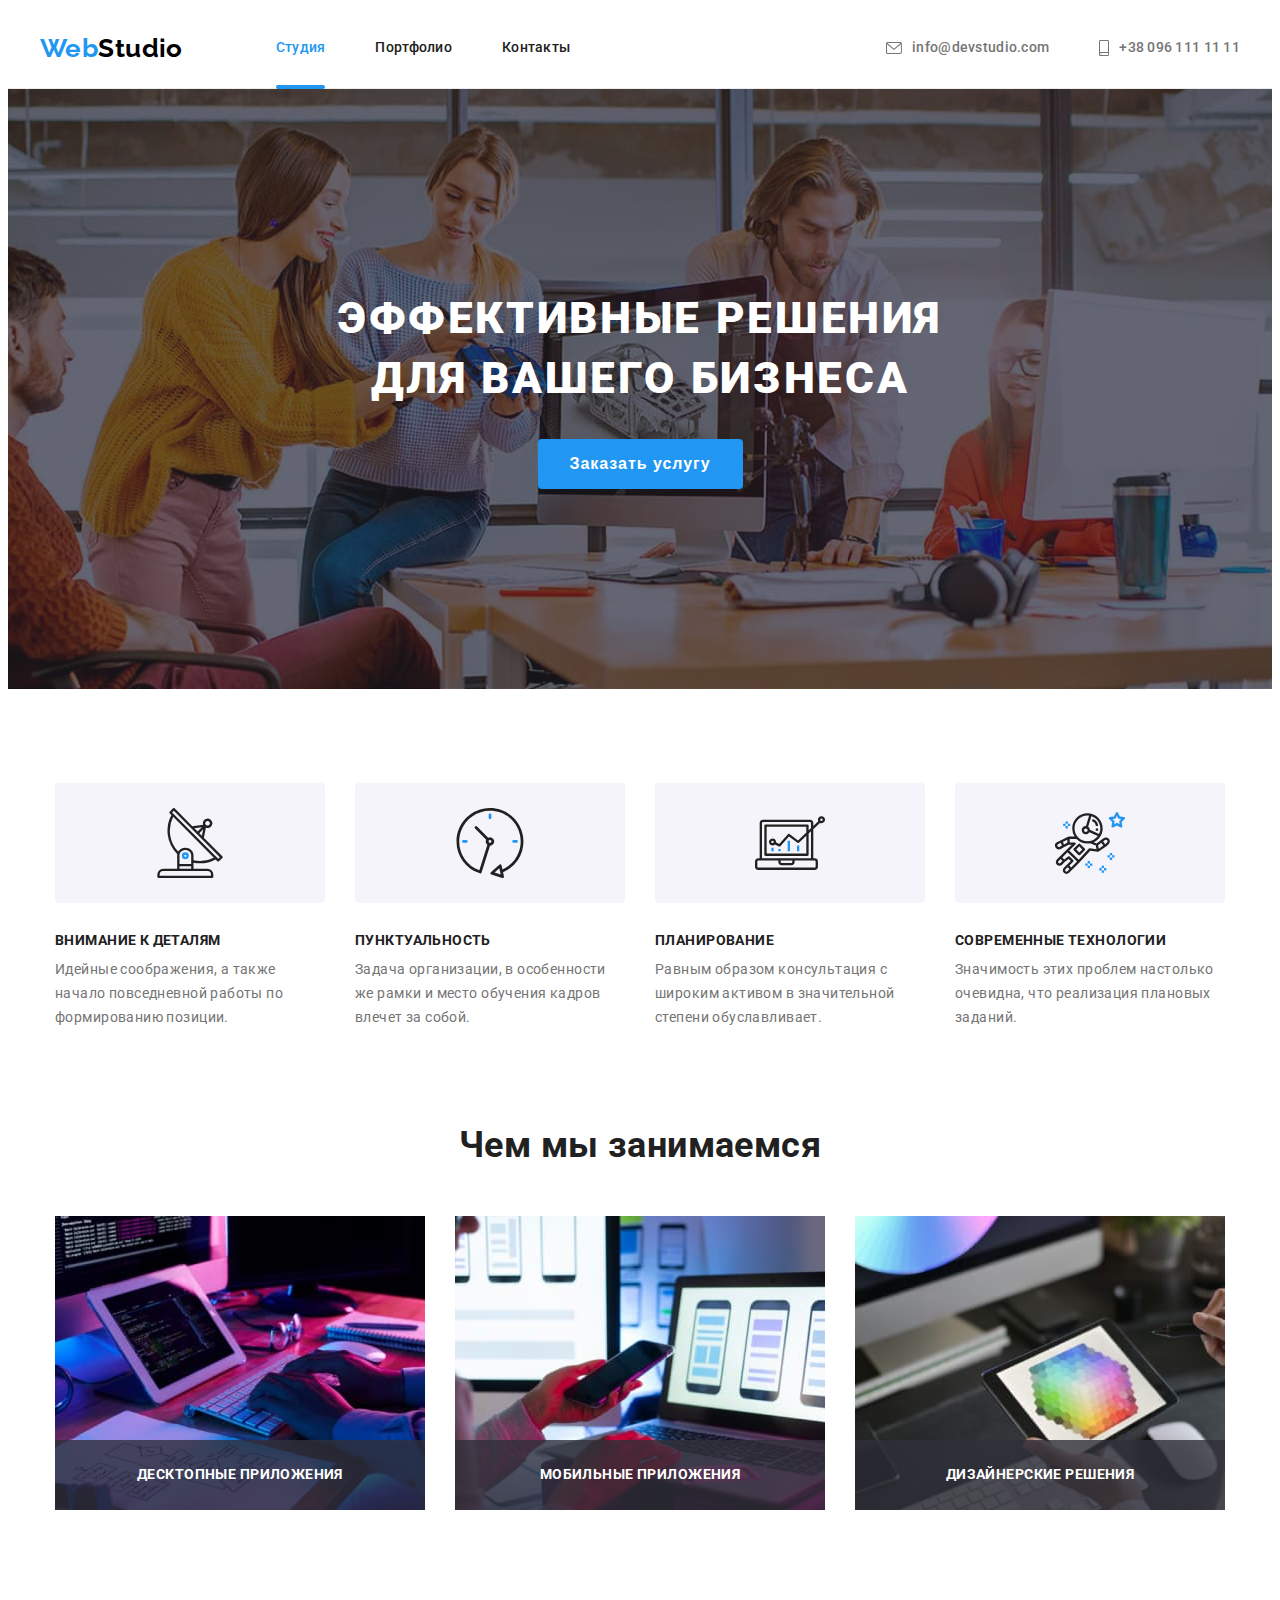
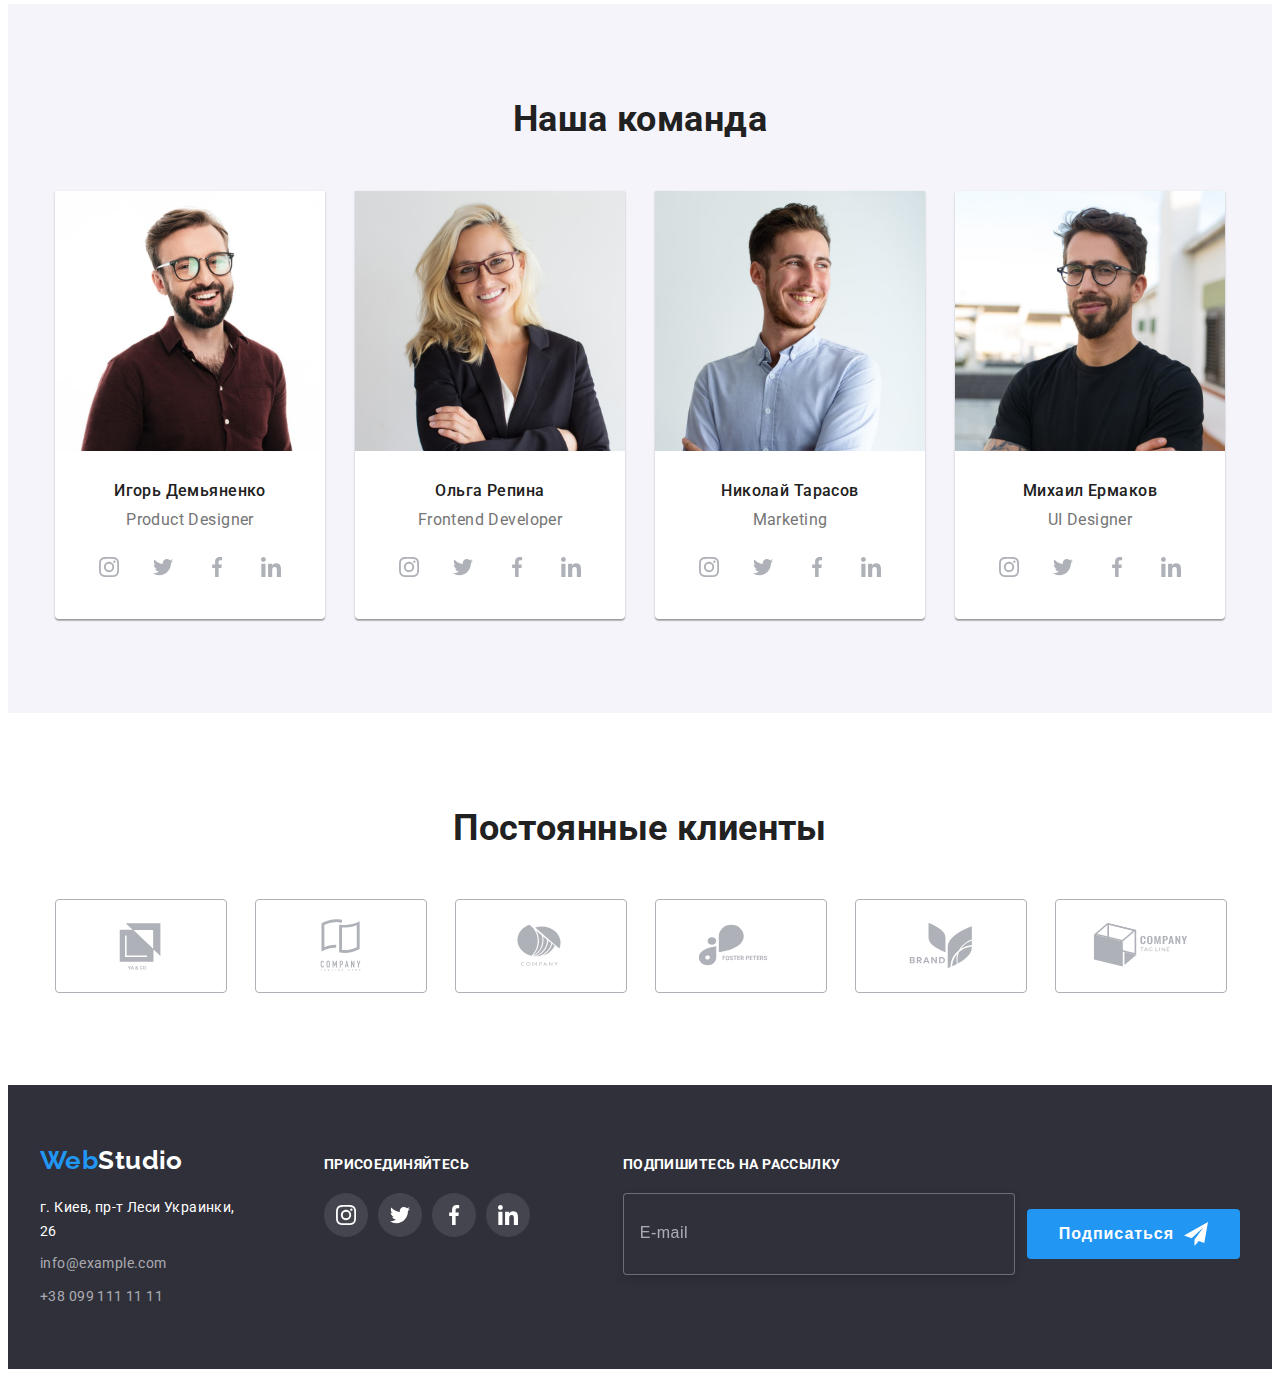
==== index.html @ e710d53b "Adds form to the footer and to the modal window (except for a checkbox)" ====
<!DOCTYPE html>
<html lang="ru">
<head>
    <meta charset="UTF-8">
    <meta http-equiv="X-UA-Compatible" content="IE=edge">
    <meta name="viewport" content="width=device-width, initial-scale=1.0">
    <title>Document</title>
    <link rel="preconnect" href="https://fonts.googleapis.com">
    <link rel="preconnect" href="https://fonts.gstatic.com" crossorigin>
    <link href="https://fonts.googleapis.com/css2?family=Raleway:wght@700&family=Roboto:wght@400;500;700;900&display=swap"
    rel="stylesheet">
    <link rel="stylesheet" href="https://cdnjs.cloudflare.com/ajax/libs/modern-normalize/1.1.0/modern-normalize.min.css"
        integrity="sha512-wpPYUAdjBVSE4KJnH1VR1HeZfpl1ub8YT/NKx4PuQ5NmX2tKuGu6U/JRp5y+Y8XG2tV+wKQpNHVUX03MfMFn9Q=="
        crossorigin="anonymous" referrerpolicy="no-referrer" />
    <link rel="stylesheet" href="./css/styles.css">
</head>
<body>
    <!---------------------------------------------------------------------- Шапка сайта ---------------------------------->
    <header class="header">
        <div class="container box">
            <nav class="navigation box">
                <a class="logo link" href="./index.html" lang="en">
                    Web<span class="logo-header">Studio</span> 
                </a>
                <ul class="navigation-list box">
                    <li class="navigation-item">
                        <a class="navigation-link link current" href="./index.html">Студия</a>
                    </li>

                    <li class="navigation-item">
                        <a class="navigation-link link" href="./portfolio.html">Портфолио</a>
                    </li>

                    <li class="navigation-item">
                        <a class="navigation-link link" href="">Контакты</a>
                    </li>
                </ul>
            </nav>
            <ul class="contacts box">
                <li class="contacts-item">
                    <a class="contacts-link link box" href="mailto:info@devstudio.com" lang="en">
                        <svg class="icon-contacts" width="16" height="12">
                            <use href="./images/icons.svg#icon-envelope"></use>  
                        </svg>
                        info@devstudio.com
                    </a>
                </li>

                <li class="contacts-item">
                    <a class="contacts-link link box" href="tel:+380961111111">
                        <svg class="icon-contacts" width="10" height="16">
                            <use href="./images/icons.svg#icon-smartphone"></use>
                        </svg>                        
                        +38 096 111 11 11
                    </a>
                </li>
            </ul>
        </div>
    </header>
    <main>
        <!---------------------------------------------------------------------- Герой ------------------------------------->
        <section class="hero">            
            <h1 class="hero-title">ЭФФЕКТИВНЫЕ РЕШЕНИЯ ДЛЯ ВАШЕГО БИЗНЕСА</h1>
            <button class="button" type="button" data-modal-open>Заказать услугу</button>          
        </section>
        <!--------------------------------------------------------------- Преимущества компании----------------------------->
        <section class="section advantage-section">
            <div class="container">
                <h2 class="visually-hidden">Наши преимущества</h2>
                <ul class="advantage box">
                    <li class="advantage-item">
                        <div class="icon-box box"> 
                            <svg class="icon-advantage" width="70" height="70">
                                <use href="./images/icons.svg#icon-antenna"></use>
                            </svg>
                        </div>
                        <h3 class="advantage-title">ВНИМАНИЕ К ДЕТАЛЯМ</h3>
                        <p class="advantage-text">Идейные соображения, а также начало повседневной работы по формированию позиции.</p>
                    </li>

                    <li class="advantage-item">
                        <div class="icon-box box">
                            <svg class="icon-advantage" width="70" height="70">
                                <use href="./images/icons.svg#icon-clock"></use>
                            </svg>
                        </div>
                        <h3 class="advantage-title">ПУНКТУАЛЬНОСТЬ</h3>
                        <p class="advantage-text">Задача организации, в особенности же рамки и место обучения кадров влечет за собой.</p>
                    </li>

                    <li class="advantage-item">
                        <div class="icon-box box">
                            <svg class="icon-advantage" width="70" height="70">
                                <use href="./images/icons.svg#icon-diagram"></use>
                            </svg>
                        </div>
                        <h3 class="advantage-title">ПЛАНИРОВАНИЕ</h3>
                        <p class="advantage-text">Равным образом консультация с широким активом в значительной степени обуславливает.</p>
                    </li>

                    <li class="advantage-item">
                        <div class="icon-box box">
                            <svg class="icon-advantage" width="70" height="70">
                                <use href="./images/icons.svg#icon-astronaut"></use>
                            </svg>
                        </div>
                        <h3 class="advantage-title">СОВРЕМЕННЫЕ ТЕХНОЛОГИИ</h3>
                        <p class="advantage-text">Значимость этих проблем настолько очевидна, что реализация плановых заданий.</p>
                    </li>
                </ul>
            </div>
        </section>
        <!------------------------------------------------------- Чем занимается компания ---------------------------------->
        <section class="section">
            <div class="container">
                <h2 class="section-title">Чем мы занимаемся</h2>
                <ul class="works-list box">
                    <li class="works-item">
                        <img src="./images/img1.jpg" alt="Человек, работающий и на ПК, и на планшете" width="370" height="294">
                        <p class="works-example box">Десктопные приложения</p>
                    </li>

                    <li class="works-item">
                        <img src="./images/img2.jpg" alt="Человек, работающий и на ноутбкуке, и на телефоне" width="370" height="294">
                        <p class="works-example box">Мобильные приложения</p>
                    </li>

                    <li class="works-item">
                        <img src="./images/img3.jpg" alt="Человек, работающий и на планшете, и на ПК" width="370" height="294">
                        <p class="works-example box">Дизайнерские решения</p>
                    </li>
                </ul>
            </div>
        </section>
        <!---------------------------------------------------------- Команда компании -------------------------------------->
        <section class="team section">
            <div class="container">
                <h2 class="section-title">Наша команда</h2>
                <ul class="team-list box">
                    <li class="team-item">
                        <img src="./images/img4.jpg" alt="Фото Иогря Демьяненко" width="270" height="260">
                        <div class="team-content">
                            <h3 class="team-person">Игорь Демьяненко</h3>
                            <p class="team-text" lang="en">Product Designer</p>
                            <ul class="box">
                                <li class="social-item">
                                    <a href="" class="social-link box">
                                        <svg class="icon-social" width="20" height="20">
                                            <use href="./images/icons.svg#icon-instagram"></use>
                                        </svg>
                                    </a>
                                </li> 

                                <li class="social-item">
                                    <a href="" class="social-link box">
                                        <svg class="icon-social" width="20" height="20">
                                            <use href="./images/icons.svg#icon-twitter"></use>
                                        </svg>
                                    </a>
                                </li>

                                <li class="social-item">
                                    <a href="" class="social-link box">
                                        <svg class="icon-social" width="20" height="20">
                                            <use href="./images/icons.svg#icon-facebook"></use>
                                        </svg>
                                    </a>
                                </li>

                                <li class="social-item">
                                    <a href="" class="social-link box">
                                        <svg class="icon-social" width="20" height="20">
                                            <use href="./images/icons.svg#icon-linkedin"></use>
                                        </svg>
                                    </a>
                                </li>
                            </ul>
                        </div>
                    </li>

                    <li class="team-item">
                        <img src="./images/img5.jpg" alt="Фото Ольги Репиной" width="270" height="260">
                        <div class="team-content">
                            <h3 class="team-person">Ольга Репина</h3>
                            <p class="team-text" lang="en">Frontend Developer</p>
                            <ul class="box">
                                <li class="social-item">
                                    <a href="" class="social-link box">
                                        <svg class="icon-social" width="20" height="20">
                                            <use href="./images/icons.svg#icon-instagram"></use>
                                        </svg>
                                    </a>
                                </li>
                            
                                <li class="social-item">
                                    <a href="" class="social-link box">
                                        <svg class="icon-social" width="20" height="20">
                                            <use href="./images/icons.svg#icon-twitter"></use>
                                        </svg>
                                    </a>
                                </li>
                            
                                <li class="social-item">
                                    <a href="" class="social-link box">
                                        <svg class="icon-social" width="20" height="20">
                                            <use href="./images/icons.svg#icon-facebook"></use>
                                        </svg>
                                    </a>
                                </li>
                            
                                <li class="social-item">
                                    <a href="" class="social-link box">
                                        <svg class="icon-social" width="20" height="20">
                                            <use href="./images/icons.svg#icon-linkedin"></use>
                                        </svg>
                                    </a>
                                </li>
                            </ul>
                        </div>
                    </li>

                    <li class="team-item">
                        <img src="./images/img6.jpg" alt="Фото Николая Тарасова" width="270" height="260">
                        <div class="team-content">
                            <h3 class="team-person">Николай Тарасов</h3>
                            <p class="team-text" lang="en">Marketing</p>
                            <ul class="box">
                                <li class="social-item">
                                    <a href="" class="social-link box">
                                        <svg class="icon-social" width="20" height="20">
                                            <use href="./images/icons.svg#icon-instagram"></use>
                                        </svg>
                                    </a>
                                </li>
                            
                                <li class="social-item">
                                    <a href="" class="social-link box">
                                        <svg class="icon-social" width="20" height="20">
                                            <use href="./images/icons.svg#icon-twitter"></use>
                                        </svg>
                                    </a>
                                </li>
                            
                                <li class="social-item">
                                    <a href="" class="social-link box">
                                        <svg class="icon-social" width="20" height="20">
                                            <use href="./images/icons.svg#icon-facebook"></use>
                                        </svg>
                                    </a>
                                </li>
                            
                                <li class="social-item">
                                    <a href="" class="social-link box">
                                        <svg class="icon-social" width="20" height="20">
                                            <use href="./images/icons.svg#icon-linkedin"></use>
                                        </svg>
                                    </a>
                                </li>
                            </ul>
                        </div>
                    </li>

                    <li class="team-item">
                        <img src="./images/img7.jpg" alt="Фото Михаила Ермакова" width="270" height="260">
                        <div class="team-content">
                            <h3 class="team-person">Михаил Ермаков</h3>
                            <p class="team-text" lang="en">UI Designer</p>
                            <ul class="box">
                                <li class="social-item">
                                    <a href="" class="social-link box">
                                        <svg class="icon-social" width="20" height="20">
                                            <use href="./images/icons.svg#icon-instagram"></use>
                                        </svg>
                                    </a>
                                </li>
                            
                                <li class="social-item">
                                    <a href="" class="social-link box">
                                        <svg class="icon-social" width="20" height="20">
                                            <use href="./images/icons.svg#icon-twitter"></use>
                                        </svg>
                                    </a>
                                </li>
                            
                                <li class="social-item">
                                    <a href="" class="social-link box">
                                        <svg class="icon-social" width="20" height="20">
                                            <use href="./images/icons.svg#icon-facebook"></use>
                                        </svg>
                                    </a>
                                </li>
                            
                                <li class="social-item">
                                    <a href="" class="social-link box">
                                        <svg class="icon-social" width="20" height="20">
                                            <use href="./images/icons.svg#icon-linkedin"></use>
                                        </svg>
                                    </a>
                                </li>
                            </ul>
                        </div>
                    </li>
                </ul>
            </div>
        </section>
        <section class="section">
            <div class="container">
                <h2 class="logos-title">Постоянные клиенты</h2>
                <ul class="logos-list box">
                    <li class="logos-item">
                        <a href="" class="logos-link box">
                            <svg class="icon-logos" width="106" height="60">
                                <use href="./images/icons.svg#icon-logo1"></use>
                            </svg>
                        </a>
                    </li>

                    <li class="logos-item">
                        <a href="" class="logos-link box">
                            <svg class="icon-logos" width="106" height="60">
                                <use href="./images/icons.svg#icon-logo2"></use>
                            </svg>
                        </a>
                    </li>

                    <li class="logos-item">
                        <a href="" class="logos-link box">
                            <svg class="icon-logos" width="106" height="60">
                                <use href="./images/icons.svg#icon-logo3"></use>
                            </svg>
                        </a>
                    </li>

                    <li class="logos-item">
                        <a href="" class="logos-link box">
                            <svg class="icon-logos" width="106" height="60">
                                <use href="./images/icons.svg#icon-logo4"></use>
                            </svg>
                        </a>
                    </li>

                    <li class="logos-item">
                        <a href="" class="logos-link box">
                            <svg class="icon-logos" width="106" height="60">
                                <use href="./images/icons.svg#icon-logo5"></use>
                            </svg>
                        </a>
                    </li>

                    <li class="logos-item">
                        <a href="" class="logos-link box">
                            <svg class="icon-logos" width="106" height="60">
                                <use href="./images/icons.svg#icon-logo6"></use>
                            </svg>
                        </a>
                    </li>
                </ul>
            </div>
        </section>
    </main>
    <!---------------------------------------------- Футер ------------------------------------------------------->
    <footer class="footer">
        <div class="footer-wrap container">
            <div class="footer-content">
                <a class="logo link" href="./index.html" lang="en">
                    Web<span class="logo-footer">Studio</span>
                </a>
                <address>
                    <ul class="address">
                        <li class="address-item">
                            <a class="address-link link" href="https://goo.gl/maps/ojqtrY3gg8iYZvjQA" target="_blank"
                                rel="nooperner noreferrer">г. Киев, пр-т Леси Украинки, 26
                            </a>
                        </li>

                        <li class="address-item">
                            <a class="address-contacts link" href="mailto:info@example.com">info@example.com</a>
                        </li>

                        <li class="address-item">
                            <a class="address-contacts link" href="tel:+380991111111">+38 099 111 11 11</a>
                        </li>
                    </ul>
                </address>
            </div>
            <div class="footer-social">
                <p class="label">Присоединяйтесь</p>        
                <ul class="box">                
                    <li class="social-item">
                        <a href="" class="footer-social-link social-link box">
                            <svg class="icon-social" width="20" height="20">
                                <use href="./images/icons.svg#icon-instagram"></use>
                            </svg>
                        </a>
                    </li>
                    
                    <li class="social-item">
                        <a href="" class="footer-social-link social-link box">
                            <svg class="icon-social" width="20" height="20">
                                <use href="./images/icons.svg#icon-twitter"></use>
                            </svg>
                        </a>
                    </li>
                    
                    <li class="social-item">
                        <a href="" class="footer-social-link social-link box">
                            <svg class="icon-social" width="20" height="20">
                                <use href="./images/icons.svg#icon-facebook"></use>
                            </svg>
                        </a>
                    </li>
                    
                    <li class="social-item">
                        <a href="" class="footer-social-link social-link box ">
                            <svg class="icon-social" width="20" height="20">
                                <use href="./images/icons.svg#icon-linkedin"></use>
                            </svg>
                        </a>
                    </li>                
                </ul>
            </div>
            <div class="footer-sub">                
                <form action="#">
                    <label class="label sub-text" for="sub-email">Подпишитесь на рассылку</label>
                    <div class="box">
                        <input 
                            class="sub-field" 
                            type="email" 
                            name="email" 
                            id="sub-email"
                            placeholder="E-mail"
                        >
                        <button type="submit" class="button box">
                            Подписаться
                            <svg class="icon-send" width="24" height="24">
                                <use href="./images/icons.svg#icon-send"></use>
                            </svg>                        
                        </button>
                    </div>
                </form>

            </div>
        </div>
    </footer>
    <div class="backdrop is-hidden" data-modal>
        <div class="modal">
            <button type="button" class="modal-btn box" data-modal-close>
                <svg class="icon-close" width="18" height="18">
                    <use href="./images/icons.svg#icon-close"></use>
                </svg>   
            </button>    
            <div>
                <p class="modal-text">Оставьте свои данные, мы вам перезвоним</p>
                <form class="modal-form" action="#">  
                    <div class="form-wrap">
                        <label class="form-name" for="name">Имя</label>
                        <span class="input-wrap">
                            <input 
                                class="form-field" 
                                type="text" 
                                name="name" 
                                id="name"
                                required
                                minlength="2"
                            >
                            <svg class="form-icon" width="18" height="18">
                                <use href="./images/icons.svg#icon-person"></use>
                            </svg>
                        </span>
                    </div>
                    <div class="form-wrap">
                        <label class="form-name" for="tel">Телефон</label>
                        <span class="input-wrap">
                            <input 
                                class="form-field" 
                                type="tel" 
                                name="tel" 
                                id="tel"
                                required
                            >
                            <svg class="form-icon" width="18" height="18">
                                <use href="./images/icons.svg#icon-phone"></use>
                            </svg>
                        </span>
                    </div>
                    <div class="form-wrap">
                        <label class="form-name" for="email">Почта</label>
                        <span class="input-wrap">
                            <input 
                                class="form-field" 
                                type="email" 
                                name="email" 
                                id="email"
                            >
                            <svg class="form-icon" width="18" height="18">
                                <use href="./images/icons.svg#icon-email"></use>
                            </svg>
                        </span>
                    </div>
                    <div class="form-wrap">
                        <label class="form-name" for="comment">Комментарий</label>
                        <textarea 
                            class="form-comment" 
                            name="comment" 
                            id="comment" 
                            placeholder="Введите текст"
                        ></textarea>
                    </div>

                    <div class="check-wrap">
                        <input 
                            type="checkbox"
                            name="policy"
                            id="policy"
                            class="form-check visually-hidden"
                        >
                        <label class="check-text" for="policy">
                            <span class="check-box">
                                <svg width="16" height="15">
                                    <use href="./images/icons.svg#icon-check"></use>
                                </svg>


                            </span>
                            Соглашаюсь с рассылкой и принимаю&nbsp; 
                            <a href="" class="check-link">Условия договора</a>
                        </label>
                    </div>

                    <button class="button form-button" type="submit">Отправить</button>
                </form>
            </div>             
        </div>
    </div>
    <script src="./js/modal.js"></script>
    </body>
</html>
---- css/styles.css ----
:root {
  --main-title-color: #212121;
  --text-color: #757575;
  --main-accent-color: #2196f3;
  --second-accent-color: #ffffff;
  --navigation-text-color: #212121;
  --footer-contacts-color: rgba(255, 255, 255, 0.6);
  --black-color: #000000;
  --main-background-color: #ffffff;
  --second-background-color: #2f303a;
  --third-background-color: #f5f4fa;
  --icons-color: #afb1b8;
}
.visually-hidden {
  position: absolute;
  clip: rect(0 0 0 0);
  width: 1px;
  height: 1px;
  margin: -1px;
  border: 0;
  padding: 0;
  overflow: hidden;
}
p,
h1,
h2,
h3,
h4,
h5,
h6 {
  margin: 0;
}
ul {
  margin: 0;
  padding: 0;
  list-style: none;
}
button {
  cursor: pointer;
}
img {
  display: block;
  max-width: 100%;
  height: auto;
}
body {
  font-family: Roboto, sans-serif;
  color: var(--main-title-color);
  background-color: var(--main-background-color);
  font-size: 14px;
  line-height: 1.14;
  letter-spacing: 0.03em;
}
.link {
  text-decoration: none;
}
.container {
  width: 1200px;
  margin-left: auto;
  margin-right: auto;
  padding-left: 15px;
  padding-right: 15px;
}
.section {
  padding-top: 94px;
  padding-bottom: 94px;
}
.box {
  display: flex;
  align-items: center;
  justify-content: center;
}

/* -------------------Стили хедера--------------- */
.header {
  border-bottom: 1px solid #ececec;
}
.navigation-link {
  display: block;
  padding-top: 32px;
  padding-bottom: 32px;

  color: var(--navigation-text-color);
}
.navigation-list .link.current {
  color: var(--main-accent-color);
  position: relative;
}
.navigation-list .link.current::after {
  position: absolute;
  left: 0;
  bottom: -1px;

  content: '';
  width: 100%;
  height: 4px;
  background-color: var(--main-accent-color);
  border-radius: 2px;
}
.navigation-item:not(:last-child) {
  margin-right: 50px;
}

.contacts {
  margin-left: auto;
}
.contacts-item:not(:last-child) {
  margin-right: 50px;
}
.contacts-link {
  color: var(--text-color);
}
.navigation-link,
.contacts-link {
  font-weight: 500;
  letter-spacing: 0.02em;

  transition: color 250ms cubic-bezier(0.4, 0, 0.2, 1);
}
.navigation-link:hover,
.navigation-link:focus,
.contacts-link:hover,
.contacts-link:focus {
  color: var(--main-accent-color);
}
.icon-contacts {
  margin-right: 10px;
  fill: currentColor;
}
/* -------------Стили логотипа----------------- */
.navigation > .logo {
  margin-right: 93px;
}
.logo {
  font-family: Raleway;
  font-weight: 700;
  font-size: 26px;
  line-height: 1.19;
  color: var(--main-accent-color);
}
.logo-header {
  color: var(--black-color);
}
.logo-footer {
  color: var(--second-accent-color);
}
/* -------------------Стили Героя-------------------- */
.hero {
  max-width: 1600px;
  padding-top: 200px;
  padding-bottom: 200px;
  margin-left: auto;
  margin-right: auto;
  text-align: center;

  background-color: var(--second-background-color);
  background-image: linear-gradient(rgba(47, 48, 58, 0.4), rgba(47, 48, 58, 0.4)),
    url(../images/hero-img.jpg);
  background-repeat: no-repeat;
  background-position: center;
  background-size: cover;
}
.hero-title {
  width: 696px;
  margin-left: auto;
  margin-right: auto;
  margin-bottom: 30px;

  font-weight: 900;
  font-size: 44px;
  line-height: 1.36;
  letter-spacing: 0.06em;
  text-transform: uppercase;
  color: var(--second-accent-color);
}
.button {
  min-width: 200px;
  padding: 10px 32px;
  border-radius: 4px;
  border-style: none;

  font-weight: 700;
  font-size: 16px;
  line-height: 1.87;
  letter-spacing: 0.06em;
  color: var(--second-accent-color);
  background-color: var(--main-accent-color);

  transition: background-color 250ms cubic-bezier(0.4, 0, 0.2, 1),
    box-shadow 250ms cubic-bezier(0.4, 0, 0.2, 1);
}
.button:hover,
.button:focus {
  background-color: #188ce8;
  box-shadow: 0px 4px 4px rgba(0, 0, 0, 0.15);
}
/* ---------------------Преимущества-------------------- */
.advantage-section {
  padding-bottom: 0;
}
.advantage-title {
  margin-bottom: 10px;

  font-weight: 700;
  font-size: 14px;
  text-transform: uppercase;
}
.advantage-item {
  width: 270px;
}
.advantage-item:not(:last-child) {
  margin-right: 30px;
}
.advantage-text {
  line-height: 1.71;
  color: var(--text-color);
}
.icon-box {
  width: 100%;
  height: 120px;
  margin-bottom: 30px;
  border-radius: 4px;
  background-color: var(--third-background-color);
}
/* ---------------------Чем мы занимаемся------------------ */

.section-title {
  margin-bottom: 50px;

  font-weight: 700;
  font-size: 36px;
  line-height: 1.17;
  text-align: center;
}
.works-item:not(:last-child) {
  margin-right: 30px;
}
.works-item {
  position: relative;
}
.works-example {
  position: absolute;
  left: 0;
  bottom: 0;

  width: 100%;
  height: 70px;

  font-weight: 700;
  font-size: 14px;
  text-transform: uppercase;
  color: var(--second-accent-color);
  background-color: rgba(47, 48, 58, 0.8);
}

/* -------------------------Наша команда--------------------- */
.team {
  background-color: var(--third-background-color);
}
.team-item:not(:last-child) {
  margin-right: 30px;
}
.team-item {
  background-color: var(--main-background-color);
  box-shadow: 0px 1px 3px rgba(0, 0, 0, 0.12), 0px 1px 1px rgba(0, 0, 0, 0.14),
    0px 2px 1px rgba(0, 0, 0, 0.2);
  border-radius: 0px 0px 4px 4px;
}
.team-content {
  text-align: center;
  padding-top: 30px;
  padding-bottom: 30px;
}
.team-person {
  margin-bottom: 10px;

  font-weight: 500;
  font-size: 16px;
  line-height: 1.19;
}
.team-text {
  font-size: 16px;
  line-height: 1.19;
  color: var(--text-color);
  margin-bottom: 16px;
}
.social-item {
  width: 44px;
  height: 44px;
}
.social-item + .social-item {
  margin-left: 10px;
}
.social-link {
  width: 100%;
  height: 100%;

  background-color: var(--main-background-color);
  border-radius: 50%;
  color: var(--icons-color);

  transition: background-color 250ms cubic-bezier(0.4, 0, 0.2, 1),
    color 250ms cubic-bezier(0.4, 0, 0.2, 1);
}
.icon-social {
  fill: currentColor;
}
.social-link:hover,
.social-link:focus {
  background-color: var(--main-accent-color);
  color: var(--second-accent-color);
}

/*------------------------Стили для логотипов компаний----------------- */

.logos-title {
  text-align: center;
  margin-bottom: 50px;

  font-weight: 700;
  font-size: 36px;
  line-height: 1.17;
}
.logos-item {
  width: 170px;
  height: 92px;
}

.logos-item + .logos-item {
  margin-left: 30px;
}
.logos-link {
  width: 100%;
  height: 100%;

  background-color: var(--main-background-color);
  color: var(--icons-color);
  border: 1px solid var(--icons-color);
  border-radius: 4px;

  transition: color 250ms cubic-bezier(0.4, 0, 0.2, 1),
    border-color 250ms cubic-bezier(0.4, 0, 0.2, 1);
}
.icon-logos {
  fill: currentColor;
}
.logos-link:hover,
.logos-link:focus {
  color: var(--main-accent-color);
  border-color: var(--accent-color);
}
/* --------------Стили футера-------------- */
.footer {
  padding-top: 60px;
  padding-bottom: 60px;
  background-color: var(--second-background-color);
}
.footer-wrap {
  display: flex;
  align-items: baseline;
}
.footer-content > .logo {
  display: block;
  margin-bottom: 20px;
}
.footer-content {
  margin-right: 70px;
}
.footer-social {
  margin-right: 93px;
}
.address {
  font-style: normal;
  font-weight: 400;
  line-height: 1.71;
}
.address-item:not(:last-child) {
  margin-bottom: 9px;
}
.address-link {
  color: var(--second-accent-color);
}
.address-contacts {
  color: var(--footer-contacts-color);
}
.address .link {
  transition: color 250ms cubic-bezier(0.4, 0, 0.2, 1);
}
.address .link:hover,
.address .link:focus {
  color: var(--main-accent-color);
}
.label {
  margin-bottom: 20px;

  font-weight: 700;
  text-transform: uppercase;
  color: var(--second-accent-color);
}
.footer-social-link {
  color: var(--second-accent-color);
  background-color: rgba(255, 255, 255, 0.1);
}
.icon-send {
  margin-left: 10px;
  fill: var(--second-accent-color);
}
.sub-text {
  display: block;
}
.sub-field {
  padding: 15px 16px;
  margin-right: 12px;
  width: 358px;
  height: 50px;
  background-color: var(--second-background-color);
  color: var(--footer-contacts-color);
  border: 1px solid rgba(255, 255, 255, 0.3);
  filter: drop-shadow(0px 4px 4px rgba(0, 0, 0, 0.15));
  border-radius: 4px;

  transition: border-color 250ms cubic-bezier(0.4, 0, 0.2, 1);
}
.sub-field::placeholder {
  font-size: 16px;
  line-height: 1.25;
  letter-spacing: 0.03em;
  color: var(--footer-contacts-color);
}
.sub-field:focus {
  border-color: var(--main-accent-color);
  outline: none;
}
/* ------------------------Стили для portfolio.html-------------------  */
.filters {
  justify-content: center;
  margin-bottom: 50px;
}
.filters-item:not(:last-child) {
  margin-right: 8px;
}
.filters-button {
  min-width: 73px;
  padding: 6px 22px;
  border-radius: 4px;
  border-style: none;

  font-weight: 500;
  font-size: 16px;
  line-height: 1.62;
  letter-spacing: 0.03em;
  color: var(--main-title-color);
  background-color: var(--third-background-color);

  transition: color 250ms cubic-bezier(0.4, 0, 0.2, 1),
    background-color 250ms cubic-bezier(0.4, 0, 0.2, 1),
    box-shadow 250ms cubic-bezier(0.4, 0, 0.2, 1);
}
.filters-button:hover,
.filters-button:focus {
  color: var(--second-accent-color);
  background-color: var(--main-accent-color);
  box-shadow: 0px 3px 1px rgba(0, 0, 0, 0.1), 0px 1px 2px rgba(0, 0, 0, 0.08),
    0px 2px 2px rgba(0, 0, 0, 0.12);
}
.projects {
  flex-wrap: wrap;
  margin-right: -30px;
  margin-bottom: -30px;
}
.projects-item {
  flex-basis: calc(100% / 3 - 30px);
  margin-right: 30px;
  margin-bottom: 30px;
}
.projects-link {
  display: block;

  transition: box-shadow 250ms cubic-bezier(0.4, 0, 0.2, 1);
}
.projects-link:hover,
.projects-link:focus {
  box-shadow: 0px 1px 1px rgba(0, 0, 0, 0.12), 0px 4px 4px rgba(0, 0, 0, 0.06),
    1px 4px 6px rgba(0, 0, 0, 0.16);
}
.projects-thumb {
  position: relative;
  overflow: hidden;
}
.projects-hidden-text {
  position: absolute;
  top: 0;
  left: 0;

  height: 100%;
  padding: 63px 24px;

  font-size: 18px;
  line-height: 1.56;
  color: var(--second-accent-color);
  background-color: rgba(33, 150, 243, 0.9);

  transform: translateY(100%);
  transition: transform 250ms cubic-bezier(0.4, 0, 0.2, 1);
}
.projects-link:hover .projects-hidden-text,
.projects-link:focus .projects-hidden-text {
  transform: translateY(0);
}

.projects-content {
  padding: 20px 24px;
  border: 1px solid #eeeeee;
  border-top: none;
}
.projects-title {
  margin-bottom: 4px;

  font-weight: 700;
  font-size: 18px;
  line-height: 2;
  letter-spacing: 0.06em;
  color: var(--main-title-color);
}
.projects-text {
  font-size: 16px;
  line-height: 1.87;
  color: var(--text-color);
}
/* Стили для модального окна и бекдропа */
.backdrop {
  position: fixed;
  width: 100vw;
  height: 100vh;
  top: 0;
  left: 0;
  background-color: rgba(0, 0, 0, 0.2);
  transition: opacity 500ms cubic-bezier(0.4, 0, 0.2, 1),
    visibility 500ms cubic-bezier(0.4, 0, 0.2, 1);
}
/* .backdrop.is-hidden .modal {
  transform: scale(4) rotate(270deg);
} */
.modal {
  position: absolute;
  top: 50%;
  left: 50%;

  transform: translate(-50%, -50%) scale(1);
  transition: transform 1000ms cubic-bezier(0.4, 0, 0.2, 1);

  padding: 40px;
  width: 528px;
  min-height: 581px;
  background-color: var(--second-accent-color);
  border-radius: 4px;
}
.modal:hover {
  box-shadow: 0px 1px 3px rgba(0, 0, 0, 0.12), 0px 1px 1px rgba(0, 0, 0, 0.14),
    0px 2px 1px rgba(0, 0, 0, 0.2);
}
.modal-btn {
  position: absolute;
  top: 8px;
  right: 8px;

  width: 30px;
  height: 30px;
  background-color: var(--second-accent-color);
  color: var(--black-color);
  border-radius: 50%;
  border: 1px solid rgba(0, 0, 0, 0.1);

  transition: color 250ms cubic-bezier(0.4, 0, 0.2, 1);
}
.icon-close {
  fill: currentColor;
}
.modal-btn:hover,
.modal-btn:focus {
  color: var(--main-accent-color);
}
.is-hidden {
  opacity: 0;
  visibility: hidden;
  pointer-events: none;
}
.modal-text {
  text-align: center;
  margin-bottom: 12px;

  font-weight: 700;
  font-size: 20px;
  line-height: 1.15;
}
.form-wrap {
  margin-bottom: 10px;
}
/* .form-wrap:last-child {
  margin-bottom: 20px;
} */
.form-name {
  display: block;
  margin-bottom: 4px;

  font-weight: 400;
  font-size: 12px;
  line-height: 1.17;
  letter-spacing: 0.01em;
  color: var(--text-color);
}
.input-wrap {
  position: relative;
}
.form-field {
  display: block;
  width: 100%;
  height: 40px;
  padding-left: 43px;
  padding-right: 15px;

  border: 1px solid rgba(33, 33, 33, 0.2);
  border-radius: 4px;

  transition: border-color 250ms cubic-bezier(0.4, 0, 0.2, 1);
}
.form-field:focus,
.form-comment:focus {
  border-color: var(--main-accent-color);
  outline: none;
}
.form-icon {
  position: absolute;
  top: 11px;
  left: 12px;

  transition: fill 250ms cubic-bezier(0.4, 0, 0.2, 1);
}
.form-field:focus + .form-icon {
  fill: var(--main-accent-color);
}
.form-comment {
  resize: none;
  width: 100%;
  height: 120px;
  padding: 12px 16px;

  border: 1px solid rgba(33, 33, 33, 0.2);
  border-radius: 4px;

  transition: border-color 250ms cubic-bezier(0.4, 0, 0.2, 1);
}
.form-comment::placeholder {
  font-weight: 400;
  font-size: 12px;
  line-height: 1.17;
  letter-spacing: 0.01em;
  color: rgba(117, 117, 117, 0.5);
}
.form-button {
  display: block;
  margin-left: auto;
  margin-right: auto;
}
.check-wrap {
  margin-left: 12px;
  margin-bottom: 30px;
}
.check-text {
  display: flex;
  align-items: center;
  font-weight: 400;
  line-height: 1.71;
  color: var(--text-color);
}
.check-link {
  color: var(--main-accent-color);
}
.check-box {
  display: block;
  width: 16px;
  height: 15px;
  border: 2px solid var(--main-title-color);
  border-radius: 2px;
  margin-right: 9px;
}
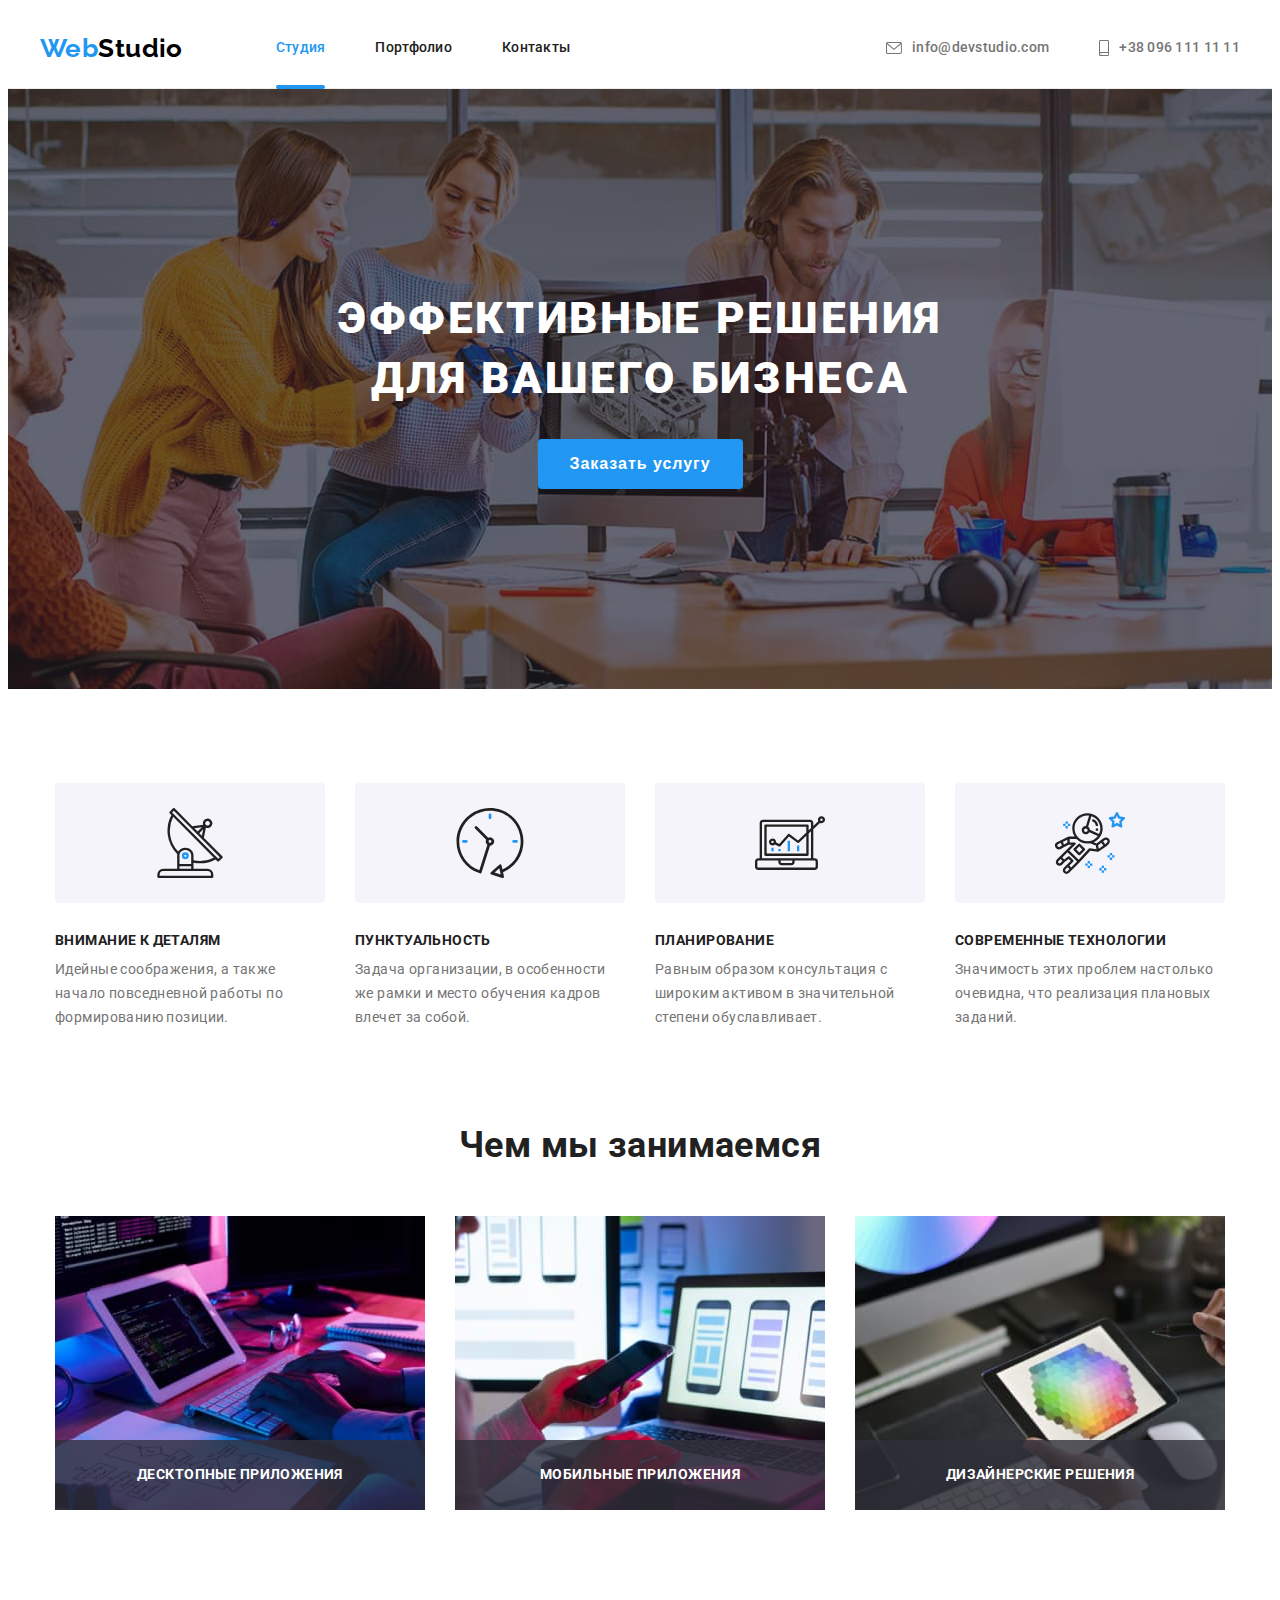
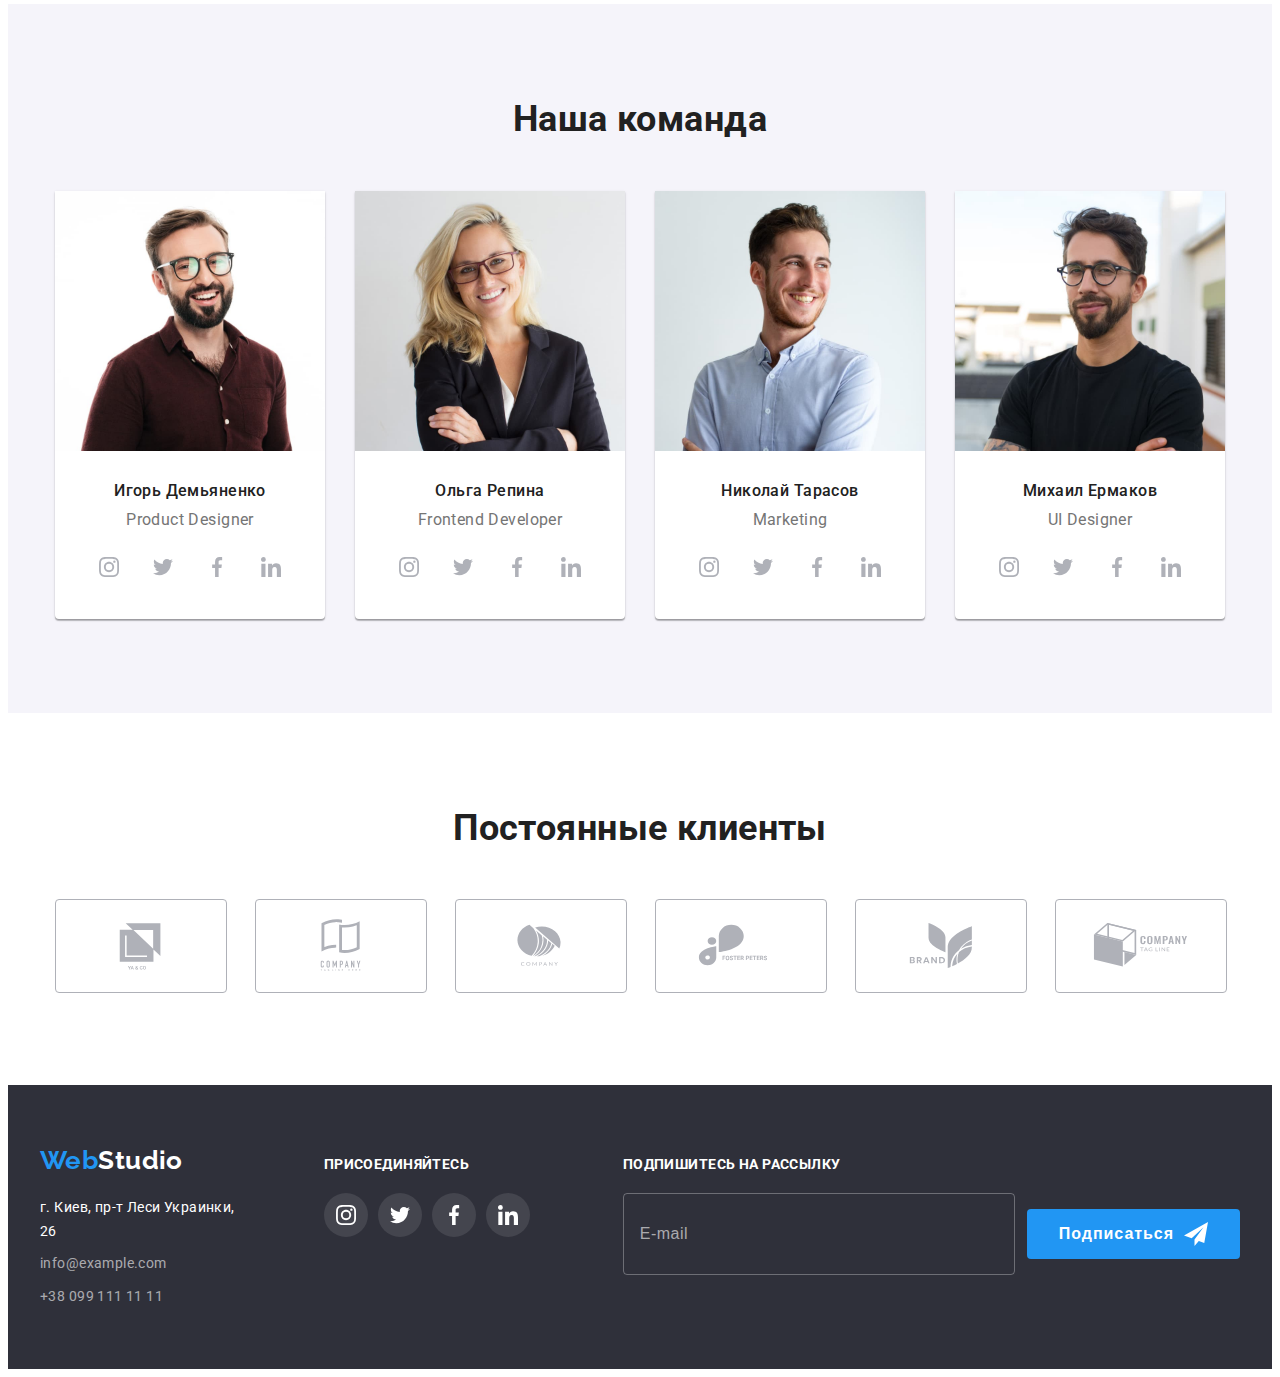
==== commit 681b1b61: "Adds the checkbox and styles to all inputs" ====
--- a/index.html
+++ b/index.html
@@ -438,7 +438,6 @@
                         </button>
                     </div>
                 </form>
-
             </div>
         </div>
     </footer>
@@ -451,7 +450,7 @@
             </button>    
             <div>
                 <p class="modal-text">Оставьте свои данные, мы вам перезвоним</p>
-                <form class="modal-form" action="#">  
+                <form class="modal-form" action="#">                      
                     <div class="form-wrap">
                         <label class="form-name" for="name">Имя</label>
                         <span class="input-wrap">
@@ -468,6 +467,7 @@
                             </svg>
                         </span>
                     </div>
+
                     <div class="form-wrap">
                         <label class="form-name" for="tel">Телефон</label>
                         <span class="input-wrap">
@@ -483,6 +483,7 @@
                             </svg>
                         </span>
                     </div>
+
                     <div class="form-wrap">
                         <label class="form-name" for="email">Почта</label>
                         <span class="input-wrap">
@@ -497,7 +498,8 @@
                             </svg>
                         </span>
                     </div>
-                    <div class="form-wrap">
+
+                    <div class="comment-wrap">
                         <label class="form-name" for="comment">Комментарий</label>
                         <textarea 
                             class="form-comment" 
@@ -515,12 +517,10 @@
                             class="form-check visually-hidden"
                         >
                         <label class="check-text" for="policy">
-                            <span class="check-box">
-                                <svg width="16" height="15">
+                            <span class="check-box box">
+                                <svg class="check-icon" width="11" height="8">
                                     <use href="./images/icons.svg#icon-check"></use>
                                 </svg>
-
-
                             </span>
                             Соглашаюсь с рассылкой и принимаю&nbsp; 
                             <a href="" class="check-link">Условия договора</a>
--- a/css/styles.css
+++ b/css/styles.css
@@ -413,15 +413,26 @@
   margin-right: 12px;
   width: 358px;
   height: 50px;
-  background-color: var(--second-background-color);
-  color: var(--footer-contacts-color);
+  background-color: transparent;
+  color: var(--second-accent-color);
+
   border: 1px solid rgba(255, 255, 255, 0.3);
-  filter: drop-shadow(0px 4px 4px rgba(0, 0, 0, 0.15));
   border-radius: 4px;
 
-  transition: border-color 250ms cubic-bezier(0.4, 0, 0.2, 1);
+  font-weight: 400;
+  font-size: 16px;
+  line-height: 1.25;
+  letter-spacing: 0.03em;
+
+  transition: border-color 250ms cubic-bezier(0.4, 0, 0.2, 1),
+    filter 250ms cubic-bezier(0.4, 0, 0.2, 1);
+}
+.sub-field:-webkit-autofill {
+  -webkit-background-clip: text;
+  -webkit-text-fill-color: var(--second-accent-color);
 }
 .sub-field::placeholder {
+  font-weight: 400;
   font-size: 16px;
   line-height: 1.25;
   letter-spacing: 0.03em;
@@ -429,6 +440,7 @@
 }
 .sub-field:focus {
   border-color: var(--main-accent-color);
+  filter: drop-shadow(0px 4px 4px rgba(0, 0, 0, 0.15));
   outline: none;
 }
 /* ------------------------Стили для portfolio.html-------------------  */
@@ -538,9 +550,9 @@
   transition: opacity 500ms cubic-bezier(0.4, 0, 0.2, 1),
     visibility 500ms cubic-bezier(0.4, 0, 0.2, 1);
 }
-/* .backdrop.is-hidden .modal {
+.backdrop.is-hidden .modal {
   transform: scale(4) rotate(270deg);
-} */
+}
 .modal {
   position: absolute;
   top: 50%;
@@ -596,9 +608,13 @@
 .form-wrap {
   margin-bottom: 10px;
 }
-/* .form-wrap:last-child {
+.form-field:-webkit-autofill {
+  -webkit-background-clip: text;
+  -webkit-text-fill-color: var(--text-color);
+}
+.comment-wrap {
   margin-bottom: 20px;
-} */
+}
 .form-name {
   display: block;
   margin-bottom: 4px;
@@ -618,9 +634,16 @@
   height: 40px;
   padding-left: 43px;
   padding-right: 15px;
+  background-color: transparent;
 
   border: 1px solid rgba(33, 33, 33, 0.2);
   border-radius: 4px;
+
+  font-weight: 400;
+  font-size: 14px;
+  line-height: 1.14;
+  letter-spacing: 0.01em;
+  color: var(--main-title-color);
 
   transition: border-color 250ms cubic-bezier(0.4, 0, 0.2, 1);
 }
@@ -648,12 +671,18 @@
   border: 1px solid rgba(33, 33, 33, 0.2);
   border-radius: 4px;
 
+  font-weight: 400;
+  font-size: 14px;
+  line-height: 1.14;
+  letter-spacing: 0.01em;
+  color: var(--main-title-color);
+
   transition: border-color 250ms cubic-bezier(0.4, 0, 0.2, 1);
 }
 .form-comment::placeholder {
   font-weight: 400;
-  font-size: 12px;
-  line-height: 1.17;
+  font-size: 14px;
+  line-height: 1.14;
   letter-spacing: 0.01em;
   color: rgba(117, 117, 117, 0.5);
 }
@@ -677,10 +706,22 @@
   color: var(--main-accent-color);
 }
 .check-box {
-  display: block;
   width: 16px;
   height: 15px;
   border: 2px solid var(--main-title-color);
   border-radius: 2px;
-  margin-right: 9px;
-}
+  margin-right: 7px;
+
+  transition: background-color 250ms cubic-bezier(0.4, 0, 0.2, 1),
+    border-color 250ms cubic-bezier(0.4, 0, 0.2, 1);
+}
+.check-icon {
+  fill: var(--second-accent-color);
+}
+.form-check:checked + .check-text > .check-box {
+  background-color: var(--main-accent-color);
+  border: none;
+}
+.form-check:focus + .check-text > .check-box {
+  border-color: var(--main-accent-color);
+}
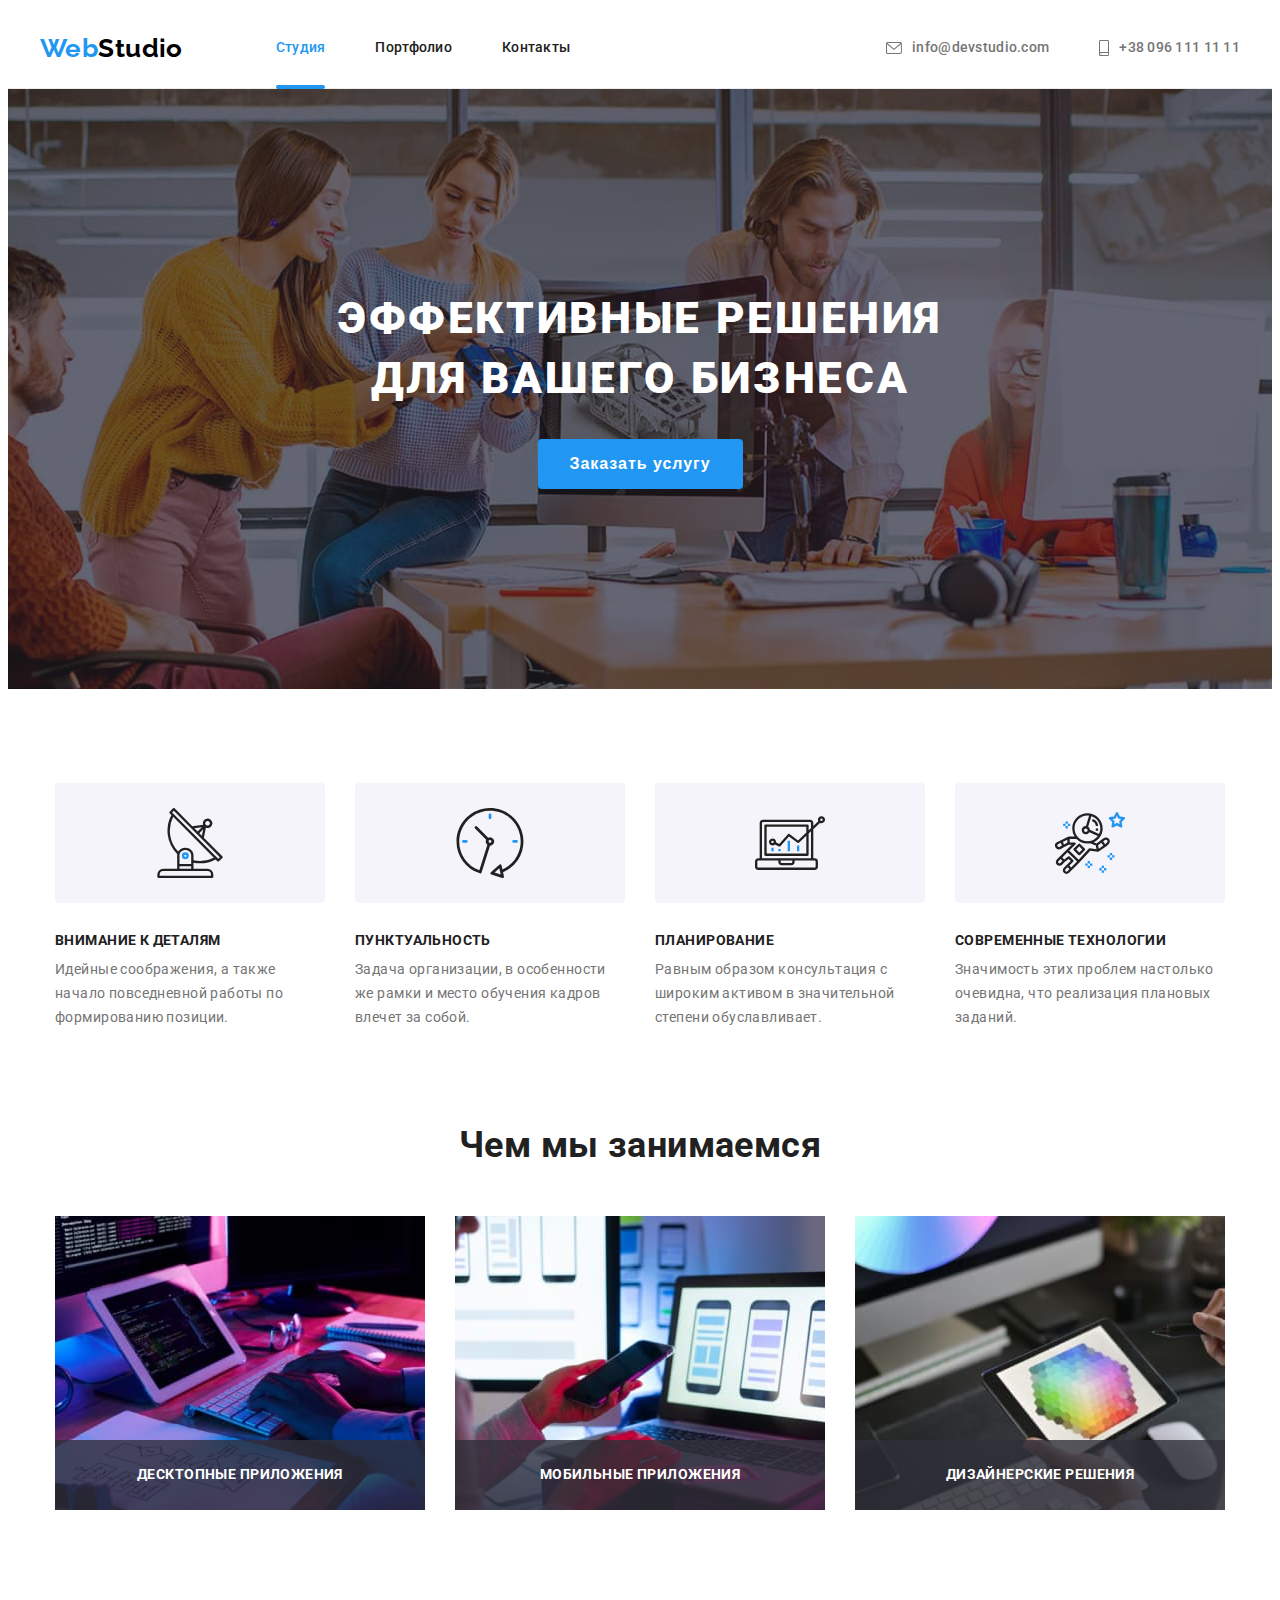
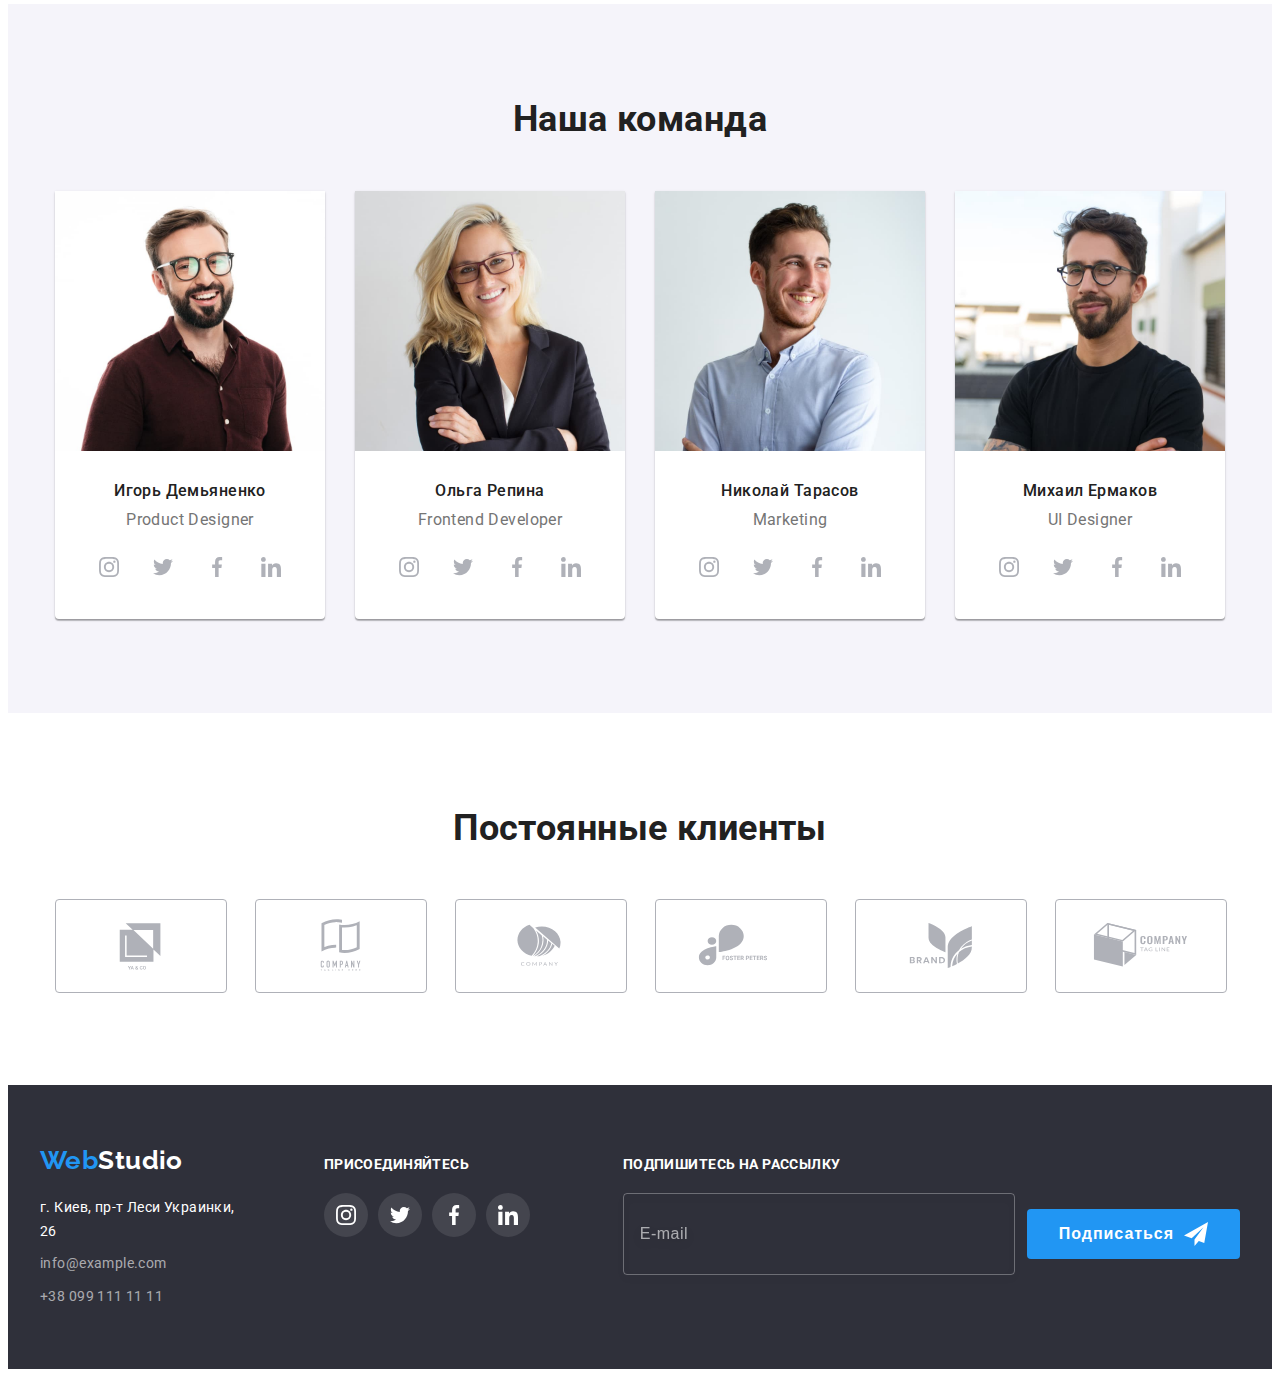
==== commit b40b98cc: "Adds corrections after the examination" ====
--- a/index.html
+++ b/index.html
@@ -419,8 +419,7 @@
                     </li>                
                 </ul>
             </div>
-            <div class="footer-sub">                
-                <form action="#">
+            <form action="#">
                     <label class="label sub-text" for="sub-email">Подпишитесь на рассылку</label>
                     <div class="box">
                         <input 
@@ -437,8 +436,7 @@
                             </svg>                        
                         </button>
                     </div>
-                </form>
-            </div>
+            </form>            
         </div>
     </footer>
     <div class="backdrop is-hidden" data-modal>
@@ -447,8 +445,7 @@
                 <svg class="icon-close" width="18" height="18">
                     <use href="./images/icons.svg#icon-close"></use>
                 </svg>   
-            </button>    
-            <div>
+            </button>            
                 <p class="modal-text">Оставьте свои данные, мы вам перезвоним</p>
                 <form class="modal-form" action="#">                      
                     <div class="form-wrap">
@@ -528,8 +525,7 @@
                     </div>
 
                     <button class="button form-button" type="submit">Отправить</button>
-                </form>
-            </div>             
+                </form>                        
         </div>
     </div>
     <script src="./js/modal.js"></script>
--- a/css/styles.css
+++ b/css/styles.css
@@ -364,6 +364,7 @@
   margin-bottom: 20px;
 }
 .footer-content {
+  flex-grow: 1;
   margin-right: 70px;
 }
 .footer-social {
@@ -409,23 +410,24 @@
   display: block;
 }
 .sub-field {
-  padding: 15px 16px;
-  margin-right: 12px;
   width: 358px;
   height: 50px;
   background-color: transparent;
   color: var(--second-accent-color);
 
-  border: 1px solid rgba(255, 255, 255, 0.3);
-  border-radius: 4px;
+  padding: 15px 16px;
+  margin-right: 12px;
 
   font-weight: 400;
   font-size: 16px;
   line-height: 1.25;
   letter-spacing: 0.03em;
 
-  transition: border-color 250ms cubic-bezier(0.4, 0, 0.2, 1),
-    filter 250ms cubic-bezier(0.4, 0, 0.2, 1);
+  border: 1px solid rgba(255, 255, 255, 0.3);
+  border-radius: 4px;
+  filter: drop-shadow(0px 4px 4px rgba(0, 0, 0, 0.15));
+
+  transition: border-color 250ms cubic-bezier(0.4, 0, 0.2, 1);
 }
 .sub-field:-webkit-autofill {
   -webkit-background-clip: text;
@@ -440,7 +442,6 @@
 }
 .sub-field:focus {
   border-color: var(--main-accent-color);
-  filter: drop-shadow(0px 4px 4px rgba(0, 0, 0, 0.15));
   outline: none;
 }
 /* ------------------------Стили для portfolio.html-------------------  */
@@ -643,7 +644,7 @@
   font-size: 14px;
   line-height: 1.14;
   letter-spacing: 0.01em;
-  color: var(--main-title-color);
+  color: var(--text-color);
 
   transition: border-color 250ms cubic-bezier(0.4, 0, 0.2, 1);
 }
@@ -663,6 +664,7 @@
   fill: var(--main-accent-color);
 }
 .form-comment {
+  display: block;
   resize: none;
   width: 100%;
   height: 120px;
@@ -675,7 +677,7 @@
   font-size: 14px;
   line-height: 1.14;
   letter-spacing: 0.01em;
-  color: var(--main-title-color);
+  color: var(--text-color);
 
   transition: border-color 250ms cubic-bezier(0.4, 0, 0.2, 1);
 }
@@ -692,11 +694,11 @@
   margin-right: auto;
 }
 .check-wrap {
-  margin-left: 12px;
   margin-bottom: 30px;
 }
 .check-text {
   display: flex;
+  justify-content: center;
   align-items: center;
   font-weight: 400;
   line-height: 1.71;
